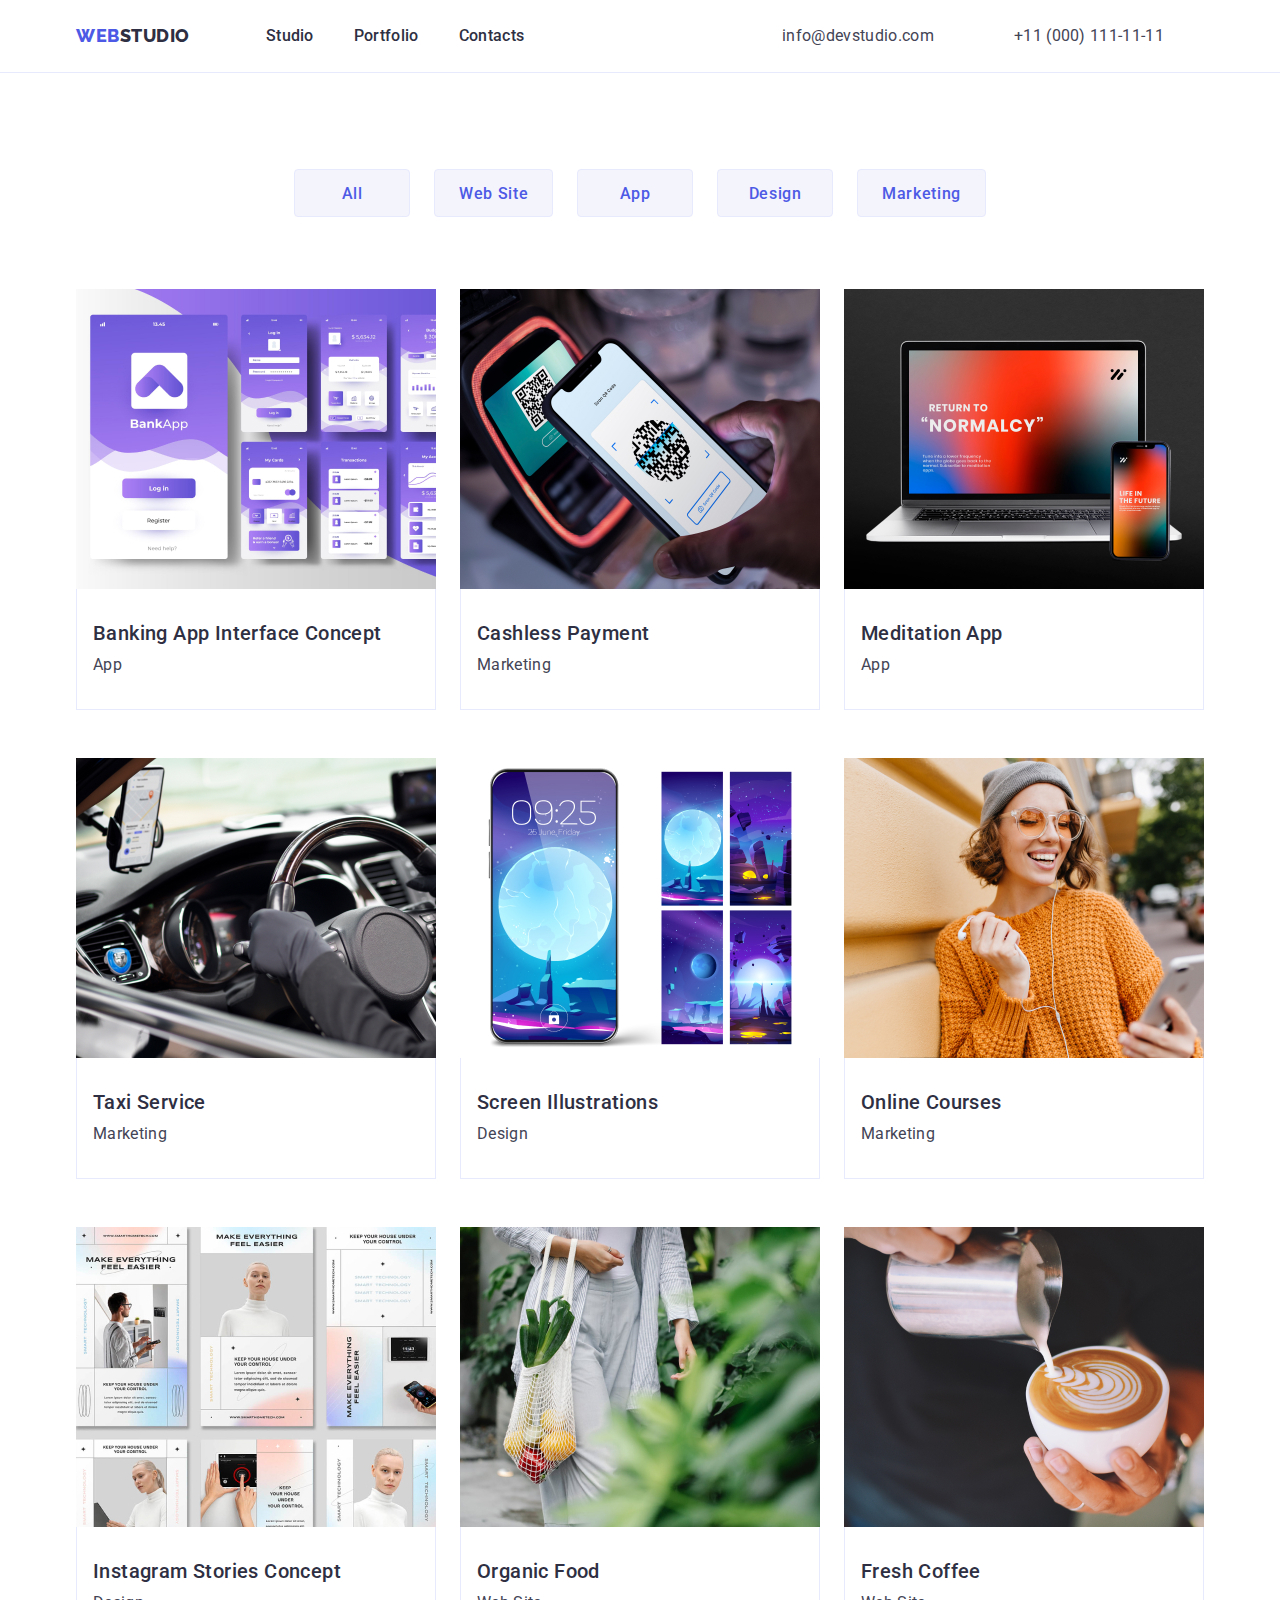
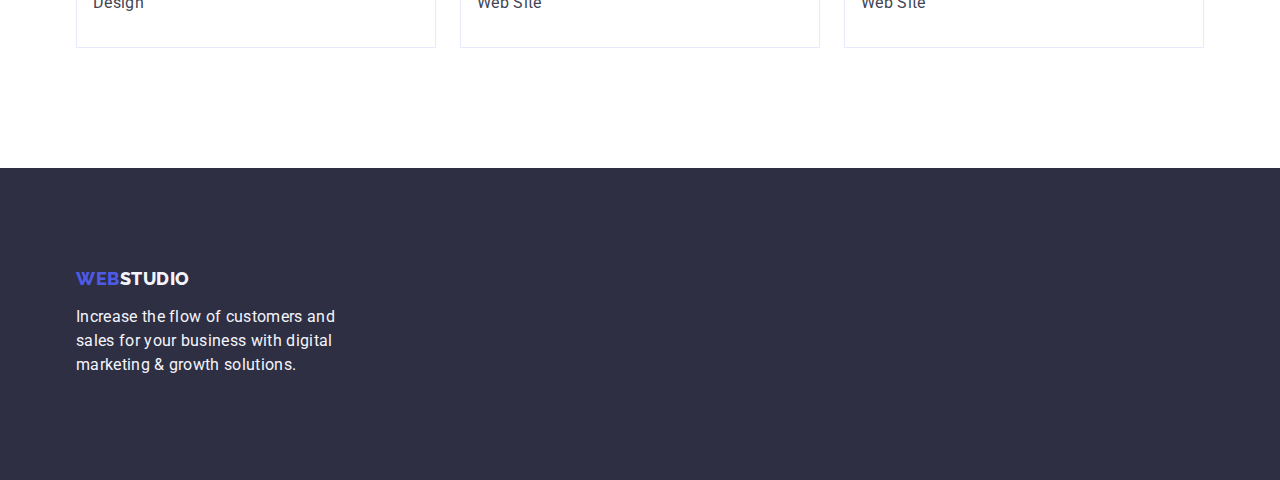
==== portfolio.html @ 0ba175b8 "Initial commit" ====
<!DOCTYPE html>

<html lang="en">
  <head>
    <meta charset="UTF-8" />
    <meta http-equiv="X-UA-Compatible" content="IE=edge" />
    <meta name="viewport" content="width=device-width, initial-scale=1.0" />
    <title>Portfolio</title>
    <link rel="preconnect" href="https://fonts.googleapis.com" />
    <link rel="preconnect" href="https://fonts.gstatic.com" crossorigin />
    <link
      href="https://fonts.googleapis.com/css2?family=Montserrat:wght@400;700&family=Raleway:wght@800&family=Roboto:wght@400;500;700&display=swap"
      rel="stylesheet"
    />

    <link
      rel="stylesheet"
      href="https://cdn.jsdelivr.net/npm/modern-normalize@1.1.0/modern-normalize.min.css"
    />

    <link rel="stylesheet" href="./css/styles.css" />
  </head>
  <body>
    <header class="page-header">
      <div class="page-header-container container">
        <nav class="page-nav">
          <a href="./index.html" class="main-logo link">
            Web<span class="main-logo-descr">Studio</span>
          </a>
          <ul class="menu list">
            <li class="menu-item">
              <a href="./index.html" class="menu-link link">Studio</a>
            </li>
            <li class="menu-item">
              <a href="./portfolio.html" class="menu-link link">Portfolio</a>
            </li>
            <li class="menu-item">
              <a href="" class="menu-link link">Contacts</a>
            </li>
          </ul>
        </nav>

        <address class="contact">
          <ul class="contacts-list list">
            <li class="contacts-item">
              <a class="add-list link" href="mailto:info@devstudio.com">
                info@devstudio.com</a
              >
            </li>
            <li class="contacts-item">
              <a class="add-list link" href="tel:+110001111111">
                +11 (000) 111-11-11</a
              >
            </li>
          </ul>
        </address>
      </div>
    </header>

    <main>
      <section class="rows container">
        <div class="rows-container container">
          <h1 hidden>Main page</h1>
          <ul class="filters-btn list">
            <li class="btn-list">
              <button type="button" class="filter-btn-list">All</button>
            </li>
            <li class="btn-list">
              <button type="button" class="filter-btn-list">Web Site</button>
            </li>
            <li class="btn-list">
              <button type="button" class="filter-btn-list">App</button>
            </li>
            <li class="btn-list">
              <button type="button" class="filter-btn-list">Design</button>
            </li>
            <li class="btn-list">
              <button type="button" class="filter-btn-list">Marketing</button>
            </li>
          </ul>

          <ul class="rows-content list">
            <li class="rows-photos list">
              <a href="" class="rows-link link">
                <img src="./images/app.jpg" alt="banking-app" width="360" />
                <div class="apps">
                  <h2 class="rows-title">Banking App Interface Concept</h2>
                  <p class="role">App</p>
                </div>
              </a>
            </li>
            <li class="rows-photos list">
              <a href="" class="rows-link link">
                <img
                  src="./images/payment.jpg"
                  alt="cashless-payment"
                  width="360"
                />
                <div class="apps">
                  <h2 class="rows-title">Cashless Payment</h2>
                  <p class="role">Marketing</p>
                </div></a
              >
            </li>
            <li class="rows-photos list">
              <a href="" class="rows-link link">
                <img
                  src="./images/meditation.jpg"
                  alt="meditation-app"
                  width="360"
                />
                <div class="apps">
                  <h2 class="rows-title">Meditation App</h2>
                  <p class="role">App</p>
                </div>
              </a>
            </li>
            <li class="rows-photos list">
              <a href="" class="rows-link link">
                <img src="./images/driver.jpg" alt="driver" width="360" />
                <div class="apps">
                  <h2 class="rows-title">Taxi Service</h2>
                  <p class="role">Marketing</p>
                </div>
              </a>
            </li>
            <li class="rows-photos list">
              <a href="" class="rows-link link">
                <img src="./images/display-wall.jpg" alt="display-wall" />
                <div class="apps">
                  <h2 class="rows-title">Screen Illustrations</h2>
                  <p class="role">Design</p>
                </div>
              </a>
            </li>
            <li class="rows-photos list">
              <a href="" class="rows-link link">
                <img src="./images/girl.jpg" alt="girl" />
                <div class="apps">
                  <h2 class="rows-title">Online Courses</h2>
                  <p class="role">Marketing</p>
                </div>
              </a>
            </li>
            <li class="rows-photos list">
              <a href="" class="rows-link link">
                <img src="./images/makets.jpg" alt="makets" />
                <div class="apps">
                  <h2 class="rows-title">Instagram Stories Concept</h2>
                  <p class="role">Design</p>
                </div>
              </a>
            </li>
            <li class="rows-photos list">
              <a href="" class="rows-link link">
                <img src="./images/bag.jpg" alt="bag-fruits" />
                <div class="apps">
                  <h2 class="rows-title">Organic Food</h2>
                  <p class="role">Web Site</p>
                </div>
              </a>
            </li>
            <li class="rows-photos list">
              <a href="" class="rows-link link">
                <img src="./images/coffee.jpg" alt="cup-of-coffee" />
                <div class="apps">
                  <h2 class="rows-title">Fresh Coffee</h2>
                  <p class="role">Web Site</p>
                </div>
              </a>
            </li>
          </ul>
        </div>
      </section>
    </main>

    <footer class="footer">
      <div class="container">
        <a href="./index.html" class="logo-footer link"
          >Web<span class="logo-footer-descr">Studio</span></a
        >
        <p class="footer-text">
          Increase the flow of customers and sales for your business with
          digital marketing & growth solutions.
        </p>
      </div>
    </footer>
  </body>
</html>
---- css/styles.css ----
:root {
  --navy-blue: #2e2f42;
  --slate: #434455;
  --btn: #e7e9fc;
}

h1,
h2,
h3,
h4,
p {
  margin-top: 0;
  margin-bottom: 0;
}

ul {
  margin-top: 0;
  margin-bottom: 0;
  padding-left: 0;
}

img {
  display: block;
}

button {
  cursor: pointer;
}

.list {
  list-style: none;
}

.link {
  text-decoration: none;
}

body {
  font-family: "Roboto", sans-serif;
  color: #434455;
}

.section {
  padding-top: 120px;
  padding-bottom: 120px;
}

.container {
  width: 1158px;
  margin: 0 auto;
  padding: 0 15px 0 15px;
}

/* HEADER */

.page-header {
  
  border-bottom: 1px solid #e7e9fc;
  
}

.page-header-container {

  display: flex;
  align-items: center;
  
  height: 72px;
  
}

.page-nav {
  display: flex;
  align-items: center;
}

.main-logo {
  margin-right: 76px;
  font-family: "Raleway", sans-serif;
  font-style: normal;
  font-weight: 800;
  font-size: 18px;
  line-height: 1.17;
  letter-spacing: 0.03em;
  text-transform: uppercase;
  color: #4d5ae5;
  text-decoration: none;
}

.main-logo-descr {
  color: #2e2f42;
}

.menu {
  display: flex;
  align-items: center;
}

.menu-item:not(:last-child) {
  margin-right: 40px;
}

.menu-link {
  font-family: "Roboto", sans-serif;
  font-style: normal;
  font-weight: 500;
  font-size: 16px;
  line-height: 1.5;
  letter-spacing: 0.02em;
  color: var(--navy-blue);
  padding: 24px 0 24px;
}

.menu-link:hover,
.menu-link:focus {
  color: #404bbf;
}

/* CONTACTS LIST */

.contact {
  font-style: normal;
  margin-left: auto;
}
.contacts-list {
  display: flex;
  align-items: center;
  font-family: "Roboto", sans-serif;
  font-weight: 400;
  font-size: 16px;
  line-height: 1.5;
  letter-spacing: 0.02em;
  color: var(--slate);
  gap: 40px;
}

.add-list {
  margin-right: 40px;
  font-family: "Roboto", sans-serif;
  font-weight: 400;
  font-size: 16px;
  line-height: 1.5;
  letter-spacing: 0.02em;
  color: var(--slate);
}

.add-list:hover,
.add-list:focus {
  color: #404bbf;
}

/* HERO*/

.hero {
  height: 600px;
  background-color: #2e2f42;
  padding-top: 188px;
  padding-bottom: 188px;
}

.hero-title {
  font-family: "Roboto", sans-serif;
  font-style: normal;
  font-weight: 700;
  font-size: 56px;
  line-height: 1.07;
  text-align: center;
  letter-spacing: 0.02em;
  color: #ffffff;
  max-width: 496px;
  padding-bottom: 48px;
  margin-left: auto;
  margin-right: auto;
}

.order-btn {
  font-family: "Roboto", sans-serif;
  font-style: normal;
  font-weight: 500;
  font-size: 16px;
  line-height: 1.5;
  letter-spacing: 0.04em;
  color: #ffffff;
  background-color: #4d5ae5;
  box-shadow: 0px 4px 4px rgba(0, 0, 0, 0.15);
  border-radius: 4px;
  padding-top: 16px;
  padding-bottom: 16px;
  padding-left: 32px;
  padding-right: 32px;
  display: block;
  align-items: center;
  min-width: 169px;
  height: 56px;
  border: none;
  margin-left: auto;
  margin-right: auto;
}

.order-btn:hover,
.order-btn:focus {
  background-color: #404bbf;
}

/* FEATURES */

.features-item {
  display: flex;
  align-items: center;
  gap: 24px;
}

.features-item-list {
  width: calc((100% - 72px) / 4);
  flex-basis: calc((100% - 72px) / 4);
}

.features-text-title {
  font-family: "Roboto", sans-serif;
  font-style: normal;
  font-weight: 500;
  font-size: 20px;
  line-height: 24px;
  letter-spacing: 0.02em;
  color: var(--navy-blue);
  margin-bottom: 8px;
}

.features-text {
  font-family: "Roboto", sans-serif;
  font-style: normal;
  font-weight: 400;
  font-size: 16px;
  line-height: 1.5;
  letter-spacing: 0.02em;
  color: #434455;
}

/* WHAT ARE WE DOING */

.our-work {
  padding-bottom: 120px;
}

.work-list {
  display: flex;
  align-items: center;
  gap: 24px;
}

.team-photo {
  width: calc((100% - 48px) / 3);
  flex-basis: calc((100% - 3 * 16px) / 3);
}

.our-work-title {
  font-family: "Roboto", sans-serif;
  font-style: normal;
  font-weight: 700;
  font-size: 36px;
  line-height: 1.11;
  text-align: center;
  letter-spacing: 0.02em;
  text-transform: capitalize;
  color: var(--navy-blue);
  margin-bottom: 72px;
}

/* OUR TEAM */

.team {
  background-color: #f4f4fd;
  padding: 120px 0 120px;
}

.team-photo {
  background-color: #ffffff;
  width: calc((100% - 72px) / 4);
  flex-basis: calc((100% - 3 * 24px) / 4);
  border-radius: 0px 0px 4px 4px;
}

.photo-list {
  display: flex;
  align-items: center;
  gap: 24px;
}

.team-title {
  font-family: "Roboto", sans-serif;
  font-style: normal;
  font-weight: 700;
  font-size: 36px;
  line-height: 1.11;
  text-align: center;
  letter-spacing: 0.02em;
  text-transform: capitalize;
  color: var(--navy-blue);
  margin-bottom: 72px;
}

.team-name-list {
  font-family: "Roboto", sans-serif;
  font-style: normal;
  font-weight: 500;
  font-size: 20px;
  line-height: 1.2;
  text-align: center;
  letter-spacing: 0.02em;
  color: var(--navy-blue);
  margin-bottom: 72px;
}

.profession {
  font-family: "Roboto", sans-serif;
  font-style: normal;
  font-weight: 400;
  font-size: 16px;
  line-height: 1.5;
  text-align: center;
  letter-spacing: 0.02em;
  color: var(--slate);
}

.team-list {
  padding-top: 32px;
  padding-bottom: 32px;
  padding-left: 16px;
  padding-right: 16px;
}

.team-name-list {
  text-align: center;
  margin-bottom: 8px;
}

.team-profession {
  text-align: center;
}

/* FOOTER */

.logo-footer {
  font-family: "Raleway", sans-serif;
  font-style: normal;
  font-weight: 800;
  font-size: 18px;
  line-height: 1.17;
  display: inline-block;
  align-items: center;
  letter-spacing: 0.03em;
  text-transform: uppercase;
  color: #4d5ae5;
  margin-bottom: 16px;
}
.logo-footer-descr {
  color: #f4f4fd;
}
.footer {
  width: auto;
  height: 312px;
  background-color: #2e2f42;
  padding: 100px 0 100px;
}

.footer-text {
  font-family: "Roboto", sans-serif;
  font-style: normal;
  font-weight: 400;
  font-size: 16px;
  line-height: 1.5;
  letter-spacing: 0.02em;
  color: #f4f4fd;
  width: 264px;
  height: 72px;
}
/* PORTFOLIO */

/* FILTERS */

.filters-btn {
  display: flex;
  justify-content: center;
  gap: 24px;
  margin-bottom: 72px;
}

.filter-btn-list {
  font-family: "Roboto", sans-serif;
  font-weight: 500;
  font-size: 16px;
  line-height: 1.5;
  text-align: center;
  letter-spacing: 0.04em;
  background: #f4f4fd;
  border-radius: 4px;
  color: #4d5ae5;
  min-width: 116px;
  height: 48px;
  padding: 12px 24px 12px;
  border: 1px solid var(--btn);
}

.filter-btn-list:hover,
.filter-btn-list:focus {
  background: #404bbf;
  box-shadow: 0px 3px 1px rgba(0, 0, 0, 0.1), 0px 2px 1px rgba(0, 0, 0, 0.08),
    0px 2px 2px rgba(0, 0, 0, 0.12);
  border-radius: 4px;
  color: #ffffff;
  border: 1px solid transparent;
}

/* ROWS */

.rows {
  padding: 96px 0 120px;
}

.rows-content {
  display: flex;
  flex-wrap: wrap;
  column-gap: 24px;
  row-gap: 48px;
}

.rows-photos {
  width: calc((100% - 48px) / 3);
}

.rows-title {
  font-family: "Roboto", sans-serif;
  font-style: normal;
  font-weight: 500;
  font-size: 20px;
  line-height: 1.2;
  letter-spacing: 0.02em;
  color: #2e2f42;
  margin-bottom: 8px;
}

.role {
  font-family: "Roboto", sans-serif;
  font-style: normal;
  font-weight: 400;
  font-size: 16px;
  line-height: 1.5;
  letter-spacing: 0.02em;
  color: #434455;
}

.apps {
  padding: 32px 16px;
  border: 1px solid #e7e9fc;
  border-top: none;
}
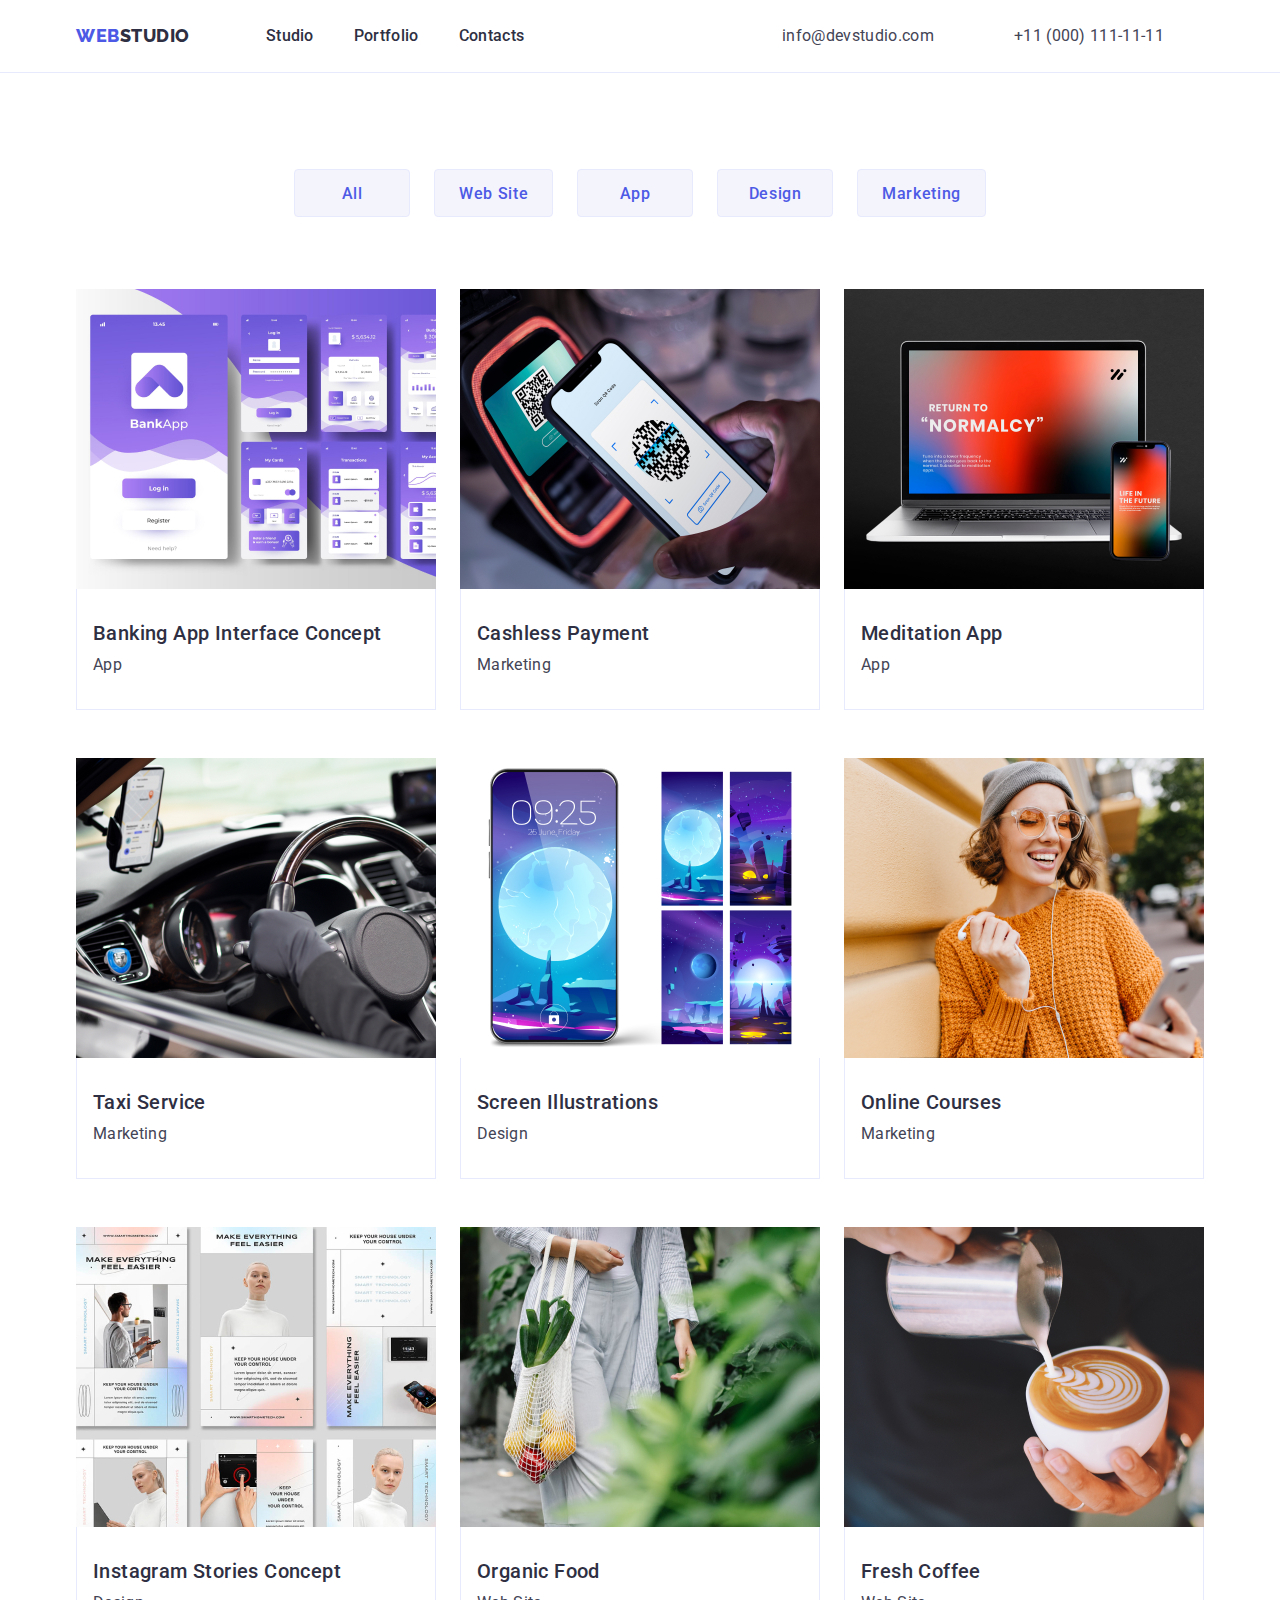
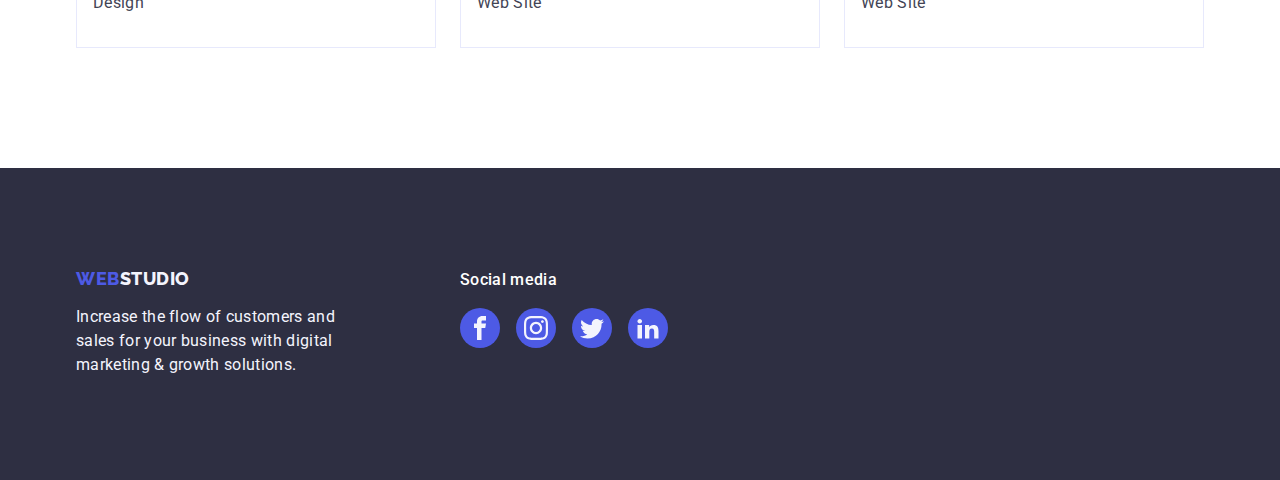
==== commit 16251b0f: "." ====
--- a/portfolio.html
+++ b/portfolio.html
@@ -175,14 +175,52 @@
     </main>
 
     <footer class="footer">
-      <div class="container">
-        <a href="./index.html" class="logo-footer link"
-          >Web<span class="logo-footer-descr">Studio</span></a
-        >
-        <p class="footer-text">
-          Increase the flow of customers and sales for your business with
-          digital marketing & growth solutions.
-        </p>
+      <div class="footer-container container">
+        <div class="footer-items">
+          <a href="./index.html" class="logo-footer link">Web<span class="logo-footer-descr">Studio</span></a>
+          <p class="footer-text">
+            Increase the flow of customers and sales for your business with
+            digital marketing & growth solutions.
+          </p>
+        </div>
+        <div class="footer-social">
+          <p class="social-title">Social media</p>
+          <ul class="footer-social-media list">
+            <li class="footer-social-media-list">
+              <a href="#" class="footer-social-media-item">
+                <svg class="footer-icon-list" width="24" height="24">
+                  <use href="./images/icons.svg#icon-facebook"></use>
+                </svg>
+              </a>
+    
+    
+            </li>
+            <li class="footer-social-media-list">
+              <a href="#" class="footer-social-media-item">
+                <svg class="footer-icon-list" width="24" height="24">
+                  <use href="./images/icons.svg#icon-instagram"></use>
+                </svg>
+              </a>
+            </li>
+    
+            <li class="footer-social-media-list">
+              <a href="#" class="footer-social-media-item">
+                <svg class="footer-icon-list" width="24" height="24">
+                  <use href="./images/icons.svg#icon-twitter"></use>
+                </svg>
+              </a>
+            </li>
+    
+            <li class="social-media-list">
+              <a href="#" class="footer-social-media-item">
+                <svg class="footer-icon-list" width="24" height="24">
+                  <use href="./images/icons.svg#icon-linkedin"></use>
+                </svg>
+              </a>
+            </li>
+    
+          </ul>
+        </div>
       </div>
     </footer>
   </body>
--- a/css/styles.css
+++ b/css/styles.css
@@ -2,7 +2,12 @@
   --navy-blue: #2e2f42;
   --slate: #434455;
   --btn: #e7e9fc;
-}
+  --social-media: #4d5ae5;
+  --icon: #f4f4fd;
+  --customers: #8e8f99;
+  --title: #ffffff;
+}
+
 
 h1,
 h2,
@@ -56,6 +61,9 @@
 .page-header {
   
   border-bottom: 1px solid #e7e9fc;
+  box-shadow: зі значенням 0px 2px 1px rgba(46, 47, 66, 0.08), 
+  0px 1px 1px rgba(46, 47, 66, 0.16), 
+  0px 1px 6px rgba(46, 47, 66, 0.08);
   
 }
 
@@ -63,7 +71,6 @@
 
   display: flex;
   align-items: center;
-  
   height: 72px;
   
 }
@@ -151,8 +158,13 @@
 /* HERO*/
 
 .hero {
+  max-width: 1440px;
   height: 600px;
   background-color: #2e2f42;
+  background-image: linear-gradient(rgba(46, 47, 66, 0.7), rgba(46, 47, 66, 0.7)), url('../images/people-office.jpg');
+  background-size: cover;
+  background-repeat: no-repeat;
+  background-position: center;
   padding-top: 188px;
   padding-bottom: 188px;
 }
@@ -235,6 +247,16 @@
   color: #434455;
 }
 
+.icons-features-list {
+  display: flex;
+  align-items: center;
+  justify-content: center;
+  height: 112px;
+  background-color: #f4f4fd;
+  border-radius: 4px;
+  margin-bottom: 8px;
+} 
+
 /* WHAT ARE WE DOING */
 
 .our-work {
@@ -277,6 +299,9 @@
   width: calc((100% - 72px) / 4);
   flex-basis: calc((100% - 3 * 24px) / 4);
   border-radius: 0px 0px 4px 4px;
+  box-shadow: 0px 1px 6px rgba(46, 47, 66, 0.08),
+    0px 1px 1px rgba(46, 47, 66, 0.16),
+    0px 2px 1px rgba(46, 47, 66, 0.08);
 }
 
 .photo-list {
@@ -322,10 +347,7 @@
 }
 
 .team-list {
-  padding-top: 32px;
-  padding-bottom: 32px;
-  padding-left: 16px;
-  padding-right: 16px;
+  padding: 32px 0;
 }
 
 .team-name-list {
@@ -336,6 +358,97 @@
 .team-profession {
   text-align: center;
 }
+
+.social-media {
+  display: flex;
+  justify-content: center;
+  gap: 24px;
+  margin-top: 8px;
+}
+
+.social-media-list {
+  width: 40px;
+  height: 40px;
+}
+
+.social-media-item {
+  width: 100%;
+  height: 100%;
+  background-color: var(--social-media);
+  border-radius: 50%;
+  display: flex;
+  align-items: center;
+  justify-content: center;
+}
+
+.social-media-item:hover,
+.social-media-item:focus {
+  background-color: #404bbf;
+}
+
+.icon-list {
+  fill: var(--icon);
+
+}
+
+/* CUSTOMERS */
+
+
+.customers {
+  padding-top: 120px;
+  padding-bottom: 120px;
+  
+}
+
+.item-customers {
+  display: flex;
+  gap: 24px;
+  
+  
+}
+
+.icon-customers-list {
+  width: calc((100% - 120px) / 6);
+  height: 88px;
+}
+
+.customers-list {
+  width: 100%;
+  height: 100%;
+  border: 1px solid #8e8f99;
+  border-radius: 4px;
+  display: flex;
+  align-items: center;
+  justify-content: center;
+  color: var(--customers);
+  
+}
+
+.customers-list:hover,
+.customers-list:focus {
+  border-color: #404bbf;
+  color: #404bbf;
+}
+
+.customers-title {
+    font-family: 'Roboto';
+    font-style: normal;
+    font-weight: 700;
+    font-size: 36px;
+    line-height: 1.1;
+    text-align: center;
+    letter-spacing: 0.02em;
+    text-transform: capitalize;
+    color: var(--navy-blue);
+    margin-bottom: 72px;
+    margin-left: auto;
+    margin-right: auto;
+}
+
+.icon-customers {
+  fill: currentcolor;
+}
+
 
 /* FOOTER */
 
@@ -362,6 +475,28 @@
   padding: 100px 0 100px;
 }
 
+.footer-container {
+  display: flex;
+  align-items: baseline;
+}
+
+.footer-items {
+  margin-right: 120px;
+}
+
+
+
+.social-title {
+  font-family: 'Roboto';
+    font-style: normal;
+    font-weight: 500;
+    font-size: 16px;
+    line-height: 1.5;
+    letter-spacing: 0.02em;
+    color: var(--title);
+    margin-bottom: 16px;
+}
+
 .footer-text {
   font-family: "Roboto", sans-serif;
   font-style: normal;
@@ -373,6 +508,36 @@
   width: 264px;
   height: 72px;
 }
+
+.footer-social-media {
+  display: flex;
+  gap: 16px;
+}
+
+.footer-social-media-list {
+  width: 40px;
+  height: 40px;
+}
+
+.footer-social-media-item {
+  width: 100%;
+  height: 100%;
+  background-color: var(--social-media);
+  border-radius: 50%;
+  display: flex;
+  align-items: center;
+  justify-content: center;
+}
+
+.footer-social-media-item:hover,
+.footer-social-media-item:focus {
+  background-color: #31d0aa;
+}
+
+.footer-icon-list {
+  fill: var(--icon);
+}
+
 /* PORTFOLIO */
 
 /* FILTERS */
@@ -423,6 +588,17 @@
   row-gap: 48px;
 }
 
+.rows-link {
+  display: block;
+}
+
+.rows-link:hover,
+.rows-link:focus {
+  box-shadow: 0px 1px 6px rgba(46, 47, 66, 0.08),
+      0px 1px 1px rgba(46, 47, 66, 0.16),
+      0px 2px 1px rgba(46, 47, 66, 0.08);
+}
+
 .rows-photos {
   width: calc((100% - 48px) / 3);
 }
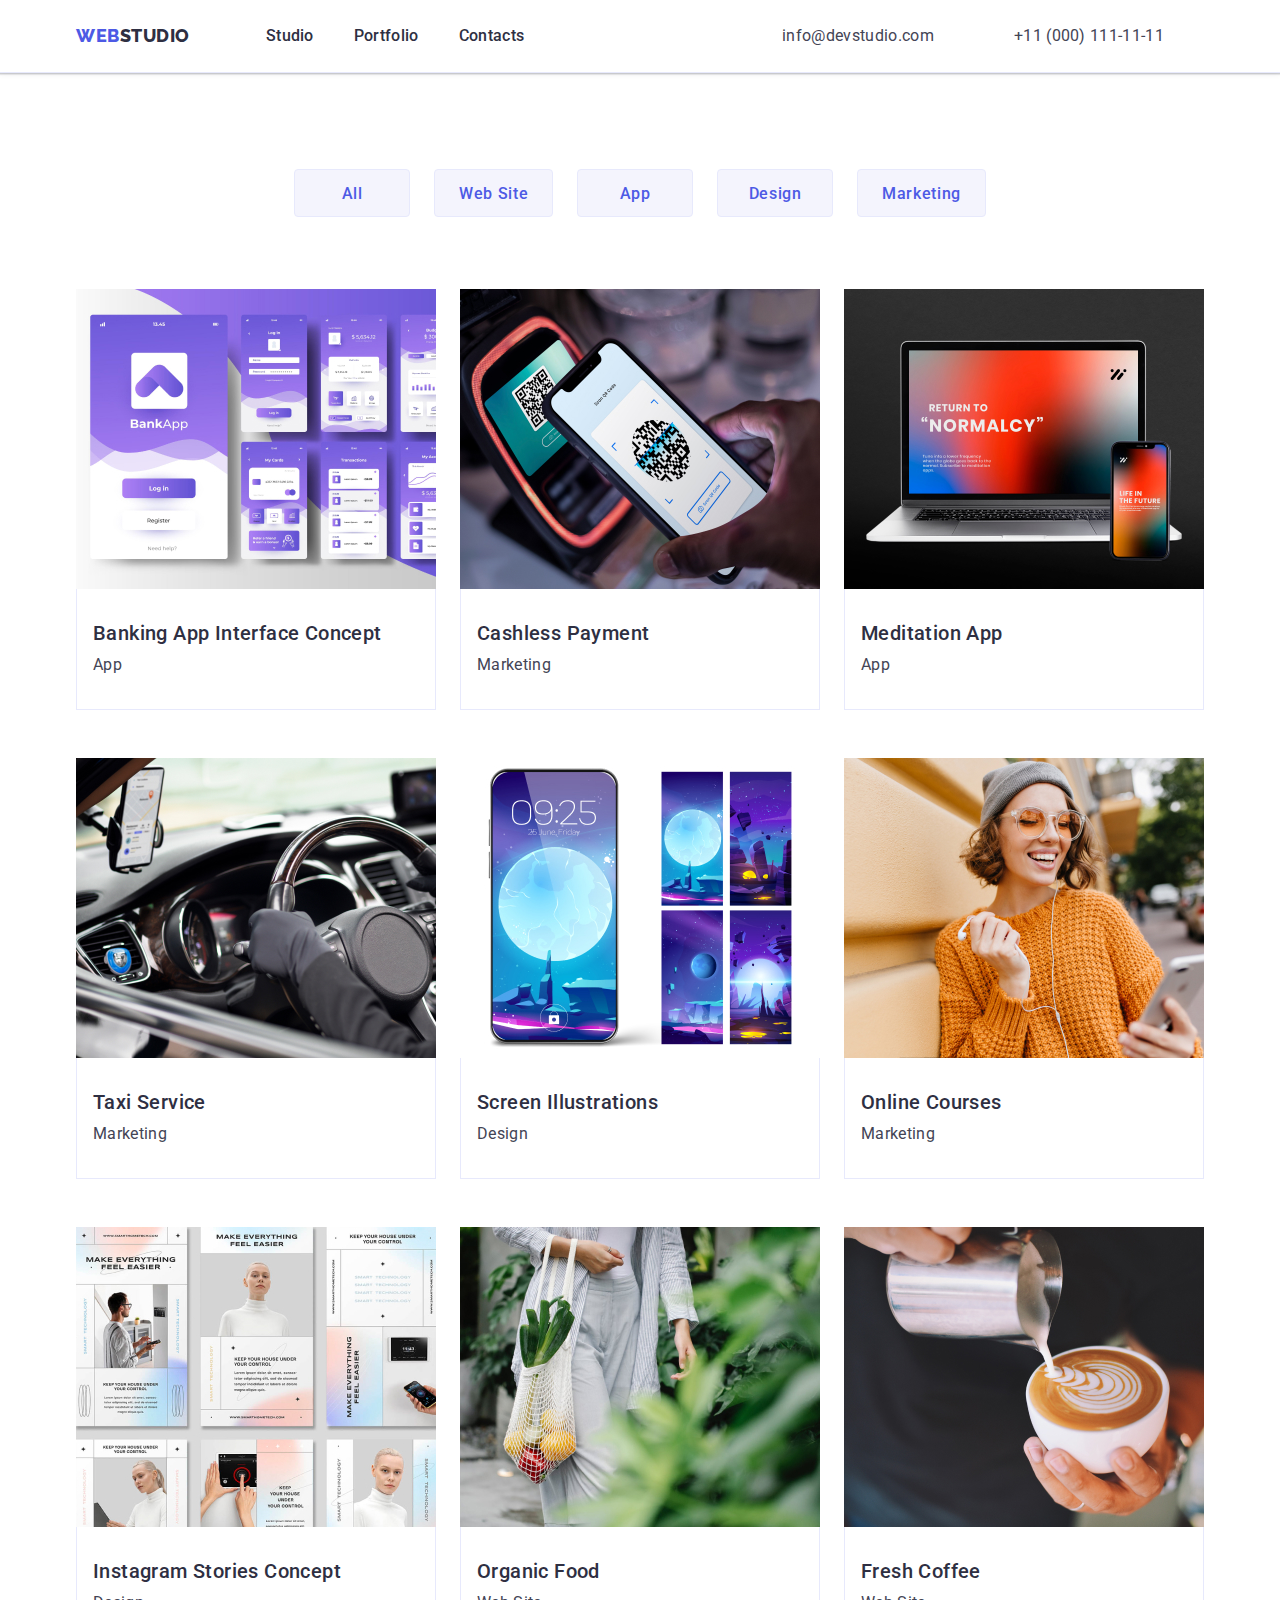
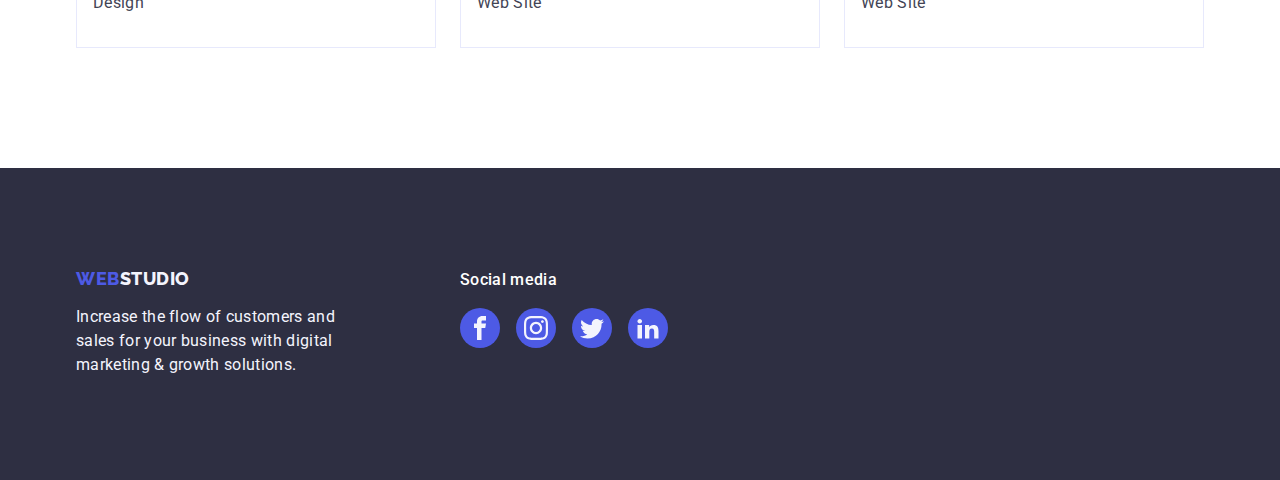
==== commit 6645c49c: "." ====
--- a/portfolio.html
+++ b/portfolio.html
@@ -211,7 +211,7 @@
               </a>
             </li>
     
-            <li class="social-media-list">
+            <li class="footer-social-media-list">
               <a href="#" class="footer-social-media-item">
                 <svg class="footer-icon-list" width="24" height="24">
                   <use href="./images/icons.svg#icon-linkedin"></use>
--- a/css/styles.css
+++ b/css/styles.css
@@ -61,7 +61,7 @@
 .page-header {
   
   border-bottom: 1px solid #e7e9fc;
-  box-shadow: зі значенням 0px 2px 1px rgba(46, 47, 66, 0.08), 
+  box-shadow: 0px 2px 1px rgba(46, 47, 66, 0.08), 
   0px 1px 1px rgba(46, 47, 66, 0.16), 
   0px 1px 6px rgba(46, 47, 66, 0.08);
   
